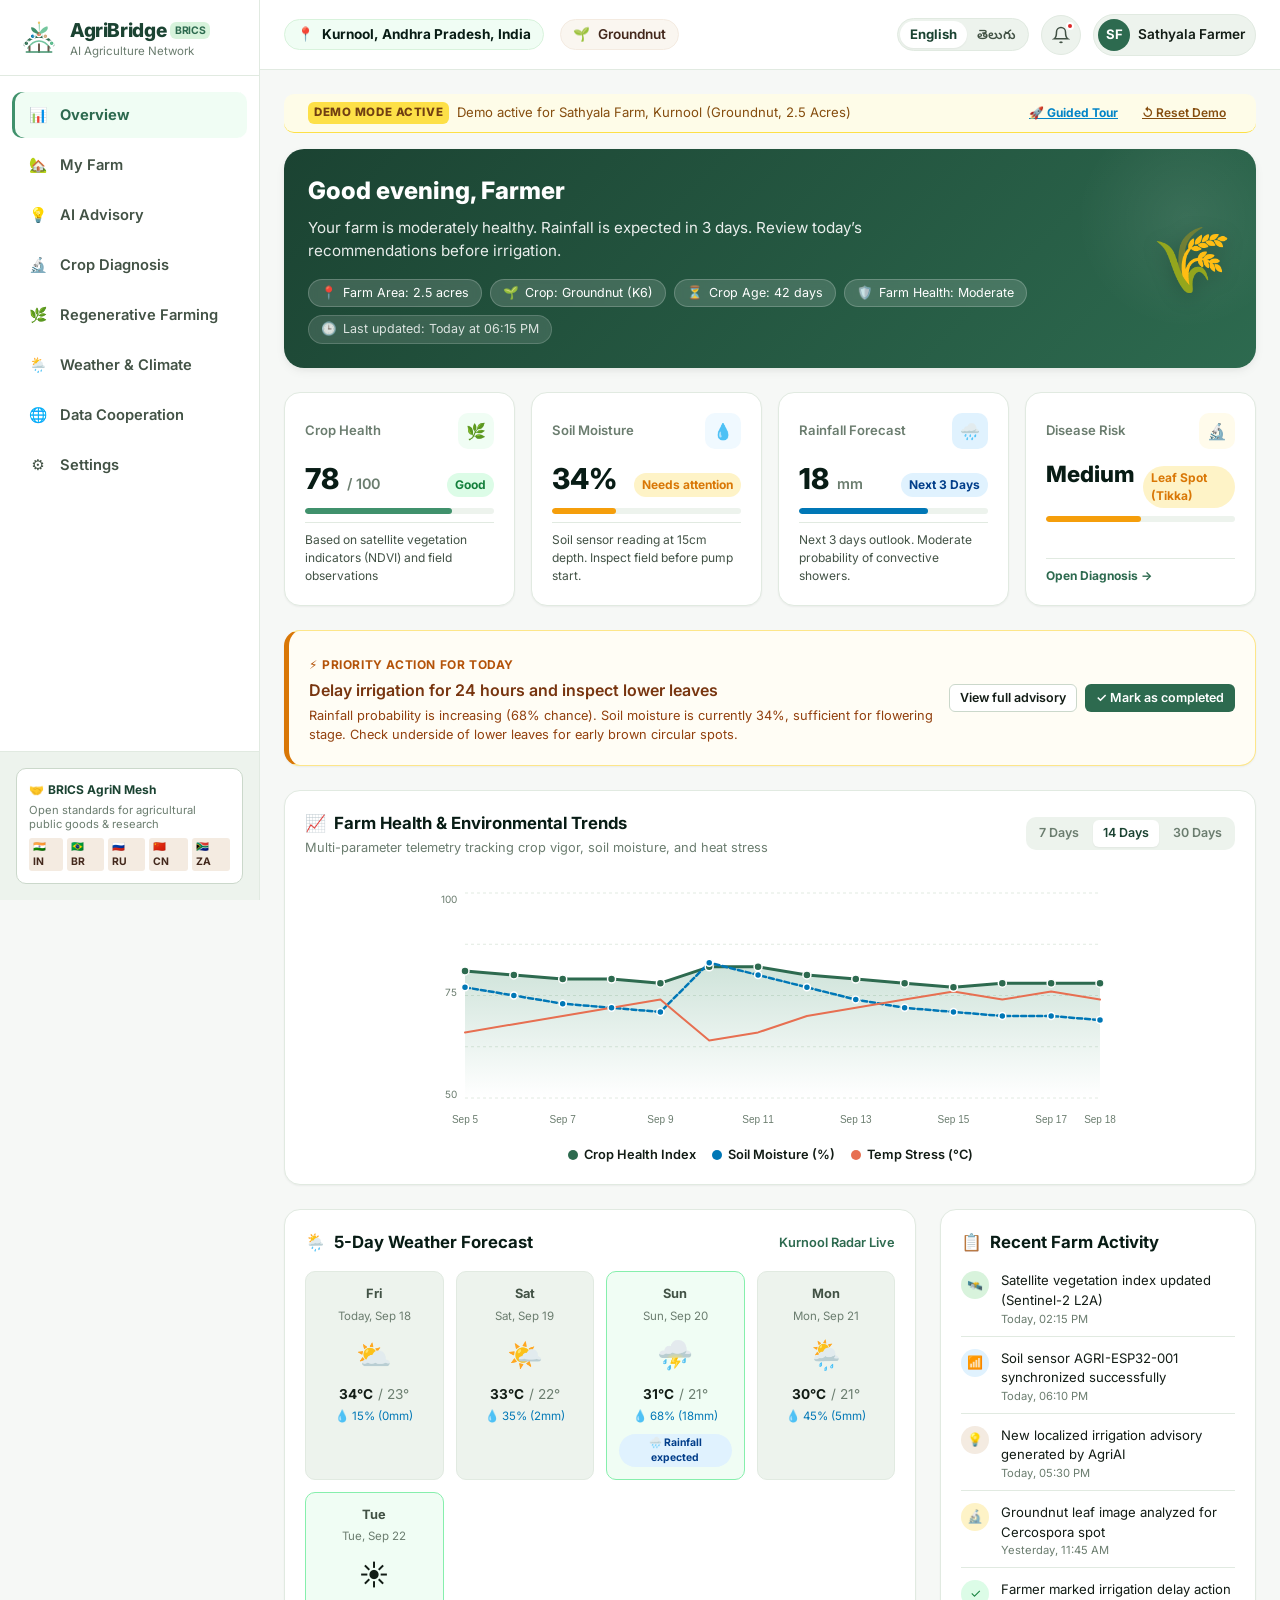
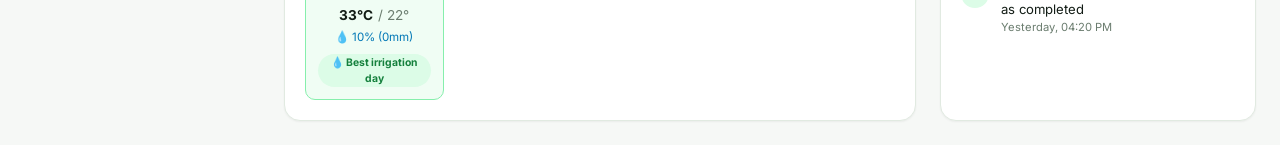
==== index.html @ 495b6674 "feat: Add AgriN backend, live data sources, YOLOv8 disease diagnosis, and Claude LLM localizer (MVPs" ====
<!DOCTYPE html>
<html lang="en">
<head>
  <meta charset="UTF-8" />
  <meta name="viewport" content="width=device-width, initial-scale=1.0" />
  <meta http-equiv="X-UA-Compatible" content="ie=edge" />
  
  <title>AgriBridge — BRICS AI Agriculture Network</title>
  <meta name="description" content="AI-powered climate-resilient farming network for smallholder farmers, combining satellite telemetry, soil sensing, weather forecasting, disease diagnosis, and BRICS agricultural data cooperation." />
  <meta name="keywords" content="AgriBridge, BRICS, Agriculture, AI Farming, Groundnut, Kurnool, Telugu Agriculture, Remote Sensing, Soil Moisture" />
  <meta name="theme-color" content="#1b4332" />

  <!-- Favicon -->
  <link rel="icon" type="image/svg+xml" href="./src/assets/logo.svg" />

  <!-- Google Fonts: Inter & Noto Sans Telugu for authentic typography -->
  <link rel="preconnect" href="https://fonts.googleapis.com" />
  <link rel="preconnect" href="https://fonts.gstatic.com" crossorigin />
  <link href="https://fonts.googleapis.com/css2?family=Inter:wght@400;500;600;700;800;900&family=Noto+Sans+Telugu:wght@400;500;600;700;800&display=swap" rel="stylesheet" />

  <!-- Stylesheets -->
  <link rel="stylesheet" href="./src/styles/variables.css" />
  <link rel="stylesheet" href="./src/styles/base.css" />
  <link rel="stylesheet" href="./src/styles/layout.css" />
  <link rel="stylesheet" href="./src/styles/components.css" />
</head>
<body>
  <!-- Accessible single top-level heading for screen readers -->
  <h1 class="sr-only">AgriBridge — BRICS AI Agriculture Network Dashboard</h1>

  <div class="app-shell">
    <!-- Desktop Sidebar Navigation -->
    <aside id="app-sidebar" class="sidebar" aria-label="Sidebar Navigation"></aside>

    <!-- Mobile Sidebar Backdrop Overlay -->
    <div id="sidebar-backdrop" class="sidebar-backdrop" aria-hidden="true"></div>

    <!-- Main Application Wrapper -->
    <div class="main-wrapper">
      <!-- Top Application Header -->
      <div id="app-header"></div>

      <!-- Main Page Content Viewport -->
      <main id="main-content" class="content-area" role="main"></main>
    </div>
  </div>

  <!-- Mobile Android Bottom Navigation Bar -->
  <div id="app-mobile-nav"></div>

  <!-- App Bootstrap Module -->
  <script type="module" src="./src/app.js"></script>
</body>
</html>
---- src/styles/variables.css ----
:root {
  /* Color Palette - Nature, Agriculture & Public Trust */
  --color-primary-900: #081c15;
  --color-primary-800: #1b4332;
  --color-primary-700: #2d6a4f;
  --color-primary-600: #40916c;
  --color-primary-500: #52b788;
  --color-primary-400: #74c69d;
  --color-primary-300: #95d5b2;
  --color-primary-100: #d8f3dc;
  --color-primary-50:  #f0fdf4;

  /* Earth / Soil Accents */
  --color-soil-800: #43281c;
  --color-soil-700: #6c584c;
  --color-soil-600: #8a715f;
  --color-soil-500: #a68a68;
  --color-soil-100: #f4ebe1;
  --color-soil-50:  #faf6f0;

  /* Sky & Water */
  --color-sky-800: #03045e;
  --color-sky-700: #023e8a;
  --color-sky-600: #0077b6;
  --color-sky-500: #0096c7;
  --color-sky-100: #e0f2fe;
  --color-sky-50:  #f0f9ff;

  /* Warm Harvest / Sun & Warnings */
  --color-amber-600: #d97706;
  --color-amber-500: #f59e0b;
  --color-amber-400: #fbbf24;
  --color-amber-100: #fef3c7;
  --color-amber-50:  #fffbeb;

  --color-danger-700: #b91c1c;
  --color-danger-600: #dc2626;
  --color-danger-100: #fee2e2;
  --color-danger-50:  #fef2f2;

  --color-success-700: #15803d;
  --color-success-600: #16a34a;
  --color-success-100: #dcfce7;
  --color-success-50:  #f0fdf4;

  /* Neutrals & Surfaces */
  --bg-app: #f6f8f6;
  --bg-surface: #ffffff;
  --bg-surface-elevated: #ffffff;
  --bg-subtle: #edf3ed;
  --bg-hover: #e5ede5;

  --text-primary: #121c15;
  --text-secondary: #425245;
  --text-muted: #6b7d6f;
  --text-inverse: #ffffff;

  --border-subtle: #e1eae1;
  --border-medium: #cbd8cb;
  --border-focus: #2d6a4f;

  /* Typography */
  --font-sans: 'Inter', system-ui, -apple-system, BlinkMacSystemFont, 'Segoe UI', Roboto, 'Noto Sans Telugu', sans-serif;
  --font-telugu: 'Noto Sans Telugu', 'Inter', system-ui, sans-serif;

  /* Spacing */
  --space-1: 0.25rem;
  --space-2: 0.5rem;
  --space-3: 0.75rem;
  --space-4: 1rem;
  --space-5: 1.25rem;
  --space-6: 1.5rem;
  --space-8: 2rem;
  --space-10: 2.5rem;
  --space-12: 3rem;

  /* Radii */
  --radius-sm: 6px;
  --radius-md: 10px;
  --radius-lg: 16px;
  --radius-xl: 20px;
  --radius-full: 9999px;

  /* Shadows */
  --shadow-sm: 0 1px 2px rgba(18, 28, 21, 0.05);
  --shadow-md: 0 4px 12px -2px rgba(18, 28, 21, 0.07), 0 2px 6px -1px rgba(18, 28, 21, 0.04);
  --shadow-lg: 0 10px 24px -4px rgba(18, 28, 21, 0.1), 0 4px 8px -2px rgba(18, 28, 21, 0.05);
  --shadow-float: 0 16px 36px -6px rgba(18, 28, 21, 0.14);

  /* Transitions */
  --transition-fast: 150ms cubic-bezier(0.4, 0, 0.2, 1);
  --transition-normal: 250ms cubic-bezier(0.4, 0, 0.2, 1);

  /* Layout */
  --sidebar-width: 260px;
  --header-height: 70px;
  --mobile-nav-height: 64px;
}

/* Low-Bandwidth Mode overrides */
body.low-bandwidth-mode {
  --shadow-sm: none;
  --shadow-md: none;
  --shadow-lg: none;
  --shadow-float: none;
  --transition-fast: none;
  --transition-normal: none;
}
body.low-bandwidth-mode * {
  animation: none !important;
  transition: none !important;
}
---- src/styles/base.css ----
/* Base reset & typography */
*, *::before, *::after {
  box-sizing: border-box;
  margin: 0;
  padding: 0;
}

html {
  font-size: 16px;
  -webkit-text-size-adjust: 100%;
  scroll-behavior: smooth;
}

body {
  font-family: var(--font-sans);
  background-color: var(--bg-app);
  color: var(--text-primary);
  line-height: 1.5;
  -webkit-font-smoothing: antialiased;
  -moz-osx-font-smoothing: grayscale;
  min-height: 100vh;
  overflow-x: hidden;
}

body.lang-te {
  font-family: var(--font-telugu);
}

/* Accessibility Focus States */
:focus-visible {
  outline: 2px solid var(--color-primary-600);
  outline-offset: 2px;
}

a {
  color: var(--color-primary-700);
  text-decoration: none;
  transition: color var(--transition-fast);
}
a:hover {
  color: var(--color-primary-800);
}

button, input, select, textarea {
  font: inherit;
  color: inherit;
}

button {
  cursor: pointer;
  border: none;
  background: none;
}

button:disabled {
  cursor: not-allowed;
  opacity: 0.6;
}

img, svg {
  display: block;
  max-width: 100%;
  height: auto;
}

h1, h2, h3, h4, h5, h6 {
  color: var(--color-primary-900);
  font-weight: 700;
  line-height: 1.25;
}

h1 { font-size: 1.75rem; }
h2 { font-size: 1.4rem; }
h3 { font-size: 1.15rem; }
h4 { font-size: 1rem; }

p {
  color: var(--text-secondary);
}

/* Screen reader only utility */
.sr-only {
  position: absolute;
  width: 1px;
  height: 1px;
  padding: 0;
  margin: -1px;
  overflow: hidden;
  clip: rect(0, 0, 0, 0);
  white-space: nowrap;
  border: 0;
}

/* Common Layout Utilities */
.flex { display: flex; }
.flex-col { flex-direction: column; }
.items-center { align-items: center; }
.justify-between { justify-content: space-between; }
.justify-center { justify-content: center; }
.gap-1 { gap: var(--space-1); }
.gap-2 { gap: var(--space-2); }
.gap-3 { gap: var(--space-3); }
.gap-4 { gap: var(--space-4); }
.gap-6 { gap: var(--space-6); }

.grid { display: grid; }

.w-full { width: 100%; }
---- src/styles/layout.css ----
/* App Shell & Main Layout */
.app-shell {
  display: flex;
  min-height: 100vh;
  width: 100%;
}

/* Sidebar (Desktop) */
.sidebar {
  width: var(--sidebar-width);
  background-color: var(--bg-surface);
  border-right: 1px solid var(--border-subtle);
  display: flex;
  flex-direction: column;
  position: fixed;
  top: 0;
  bottom: 0;
  left: 0;
  z-index: 40;
  transition: transform var(--transition-normal);
}

.sidebar-header {
  padding: var(--space-4) var(--space-5);
  border-bottom: 1px solid var(--border-subtle);
  display: flex;
  align-items: center;
  gap: var(--space-3);
}

.brand-logo {
  width: 38px;
  height: 38px;
  flex-shrink: 0;
}

.brand-info {
  display: flex;
  flex-direction: column;
}

.brand-title {
  font-size: 1.2rem;
  font-weight: 800;
  color: var(--color-primary-800);
  letter-spacing: -0.02em;
  display: flex;
  align-items: center;
  gap: var(--space-1);
}

.brand-badge {
  font-size: 0.65rem;
  font-weight: 700;
  padding: 1px 5px;
  border-radius: var(--radius-sm);
  background: var(--color-primary-100);
  color: var(--color-primary-700);
  text-transform: uppercase;
}

.brand-tagline {
  font-size: 0.72rem;
  color: var(--text-muted);
  line-height: 1.2;
}

.sidebar-nav {
  padding: var(--space-4) var(--space-3);
  display: flex;
  flex-direction: column;
  gap: var(--space-1);
  flex: 1;
  overflow-y: auto;
}

.nav-item {
  display: flex;
  align-items: center;
  gap: var(--space-3);
  padding: var(--space-3) var(--space-4);
  border-radius: var(--radius-md);
  font-size: 0.92rem;
  font-weight: 600;
  color: var(--text-secondary);
  transition: all var(--transition-fast);
  text-align: left;
  width: 100%;
}

.nav-item:hover {
  background-color: var(--bg-hover);
  color: var(--color-primary-800);
}

.nav-item.active {
  background-color: var(--color-primary-50);
  color: var(--color-primary-700);
  font-weight: 700;
  box-shadow: inset 3px 0 0 var(--color-primary-600);
}

.nav-icon {
  width: 20px;
  height: 20px;
  flex-shrink: 0;
  display: flex;
  align-items: center;
  justify-content: center;
}

.sidebar-footer {
  padding: var(--space-4);
  border-top: 1px solid var(--border-subtle);
  background: var(--bg-subtle);
}

.brics-coop-banner {
  background: var(--bg-surface);
  border: 1px solid var(--border-medium);
  border-radius: var(--radius-md);
  padding: var(--space-3);
  font-size: 0.75rem;
  display: flex;
  flex-direction: column;
  gap: var(--space-1);
}

.brics-coop-title {
  font-weight: 700;
  color: var(--color-primary-800);
  display: flex;
  align-items: center;
  gap: 4px;
}

.brics-flags {
  display: flex;
  gap: 4px;
  margin-top: 2px;
}

.flag-pill {
  font-size: 0.65rem;
  padding: 1px 4px;
  border-radius: 3px;
  background: var(--color-soil-100);
  color: var(--color-soil-800);
  font-weight: 700;
}

/* Main Content Area */
.main-wrapper {
  margin-left: var(--sidebar-width);
  flex: 1;
  display: flex;
  flex-direction: column;
  min-width: 0;
  min-height: 100vh;
}

/* Header */
.app-header {
  height: var(--header-height);
  background-color: var(--bg-surface);
  border-bottom: 1px solid var(--border-subtle);
  display: flex;
  align-items: center;
  justify-content: space-between;
  padding: 0 var(--space-6);
  position: sticky;
  top: 0;
  z-index: 30;
}

.header-left {
  display: flex;
  align-items: center;
  gap: var(--space-4);
}

.menu-toggle-btn {
  display: none;
  background: none;
  border: none;
  padding: var(--space-2);
  border-radius: var(--radius-sm);
  color: var(--text-primary);
}

.farm-badge-chip {
  display: flex;
  align-items: center;
  gap: var(--space-2);
  background: var(--color-primary-50);
  border: 1px solid var(--color-primary-100);
  padding: var(--space-1) var(--space-3);
  border-radius: var(--radius-full);
  font-size: 0.85rem;
}

.farm-badge-chip .location-icon {
  color: var(--color-primary-600);
}

.crop-badge-chip {
  display: flex;
  align-items: center;
  gap: var(--space-2);
  background: var(--color-soil-50);
  border: 1px solid var(--color-soil-100);
  padding: var(--space-1) var(--space-3);
  border-radius: var(--radius-full);
  font-size: 0.85rem;
  font-weight: 600;
  color: var(--color-soil-800);
}

.header-right {
  display: flex;
  align-items: center;
  gap: var(--space-3);
}

/* Language Selector Pill */
.lang-selector {
  display: flex;
  background: var(--bg-subtle);
  border: 1px solid var(--border-subtle);
  border-radius: var(--radius-full);
  padding: 2px;
}

.lang-btn {
  padding: 4px 10px;
  font-size: 0.82rem;
  font-weight: 600;
  border-radius: var(--radius-full);
  color: var(--text-secondary);
  transition: all var(--transition-fast);
}

.lang-btn.active {
  background: var(--bg-surface);
  color: var(--color-primary-800);
  box-shadow: var(--shadow-sm);
  font-weight: 700;
}

/* Notification & Profile */
.header-action-btn {
  position: relative;
  width: 40px;
  height: 40px;
  border-radius: var(--radius-full);
  display: flex;
  align-items: center;
  justify-content: center;
  color: var(--text-secondary);
  background: var(--bg-subtle);
  border: 1px solid var(--border-subtle);
  transition: all var(--transition-fast);
}

.header-action-btn:hover {
  background: var(--bg-hover);
  color: var(--color-primary-800);
}

.badge-dot {
  position: absolute;
  top: 6px;
  right: 6px;
  width: 8px;
  height: 8px;
  border-radius: var(--radius-full);
  background: var(--color-danger-600);
  border: 2px solid var(--bg-surface);
}

.user-profile-chip {
  display: flex;
  align-items: center;
  gap: var(--space-2);
  padding: 4px 10px 4px 4px;
  background: var(--bg-subtle);
  border: 1px solid var(--border-subtle);
  border-radius: var(--radius-full);
}

.user-avatar {
  width: 32px;
  height: 32px;
  border-radius: var(--radius-full);
  background: var(--color-primary-700);
  color: white;
  display: flex;
  align-items: center;
  justify-content: center;
  font-size: 0.82rem;
  font-weight: 700;
}

.user-name-text {
  font-size: 0.85rem;
  font-weight: 600;
  color: var(--text-primary);
}

/* Demo Mode Strip */
.demo-mode-strip {
  background: #fefce8;
  border-bottom: 1px solid #fde047;
  padding: var(--space-2) var(--space-6);
  display: flex;
  align-items: center;
  justify-content: space-between;
  font-size: 0.82rem;
  color: #854d0e;
}

.demo-mode-pill {
  font-weight: 800;
  padding: 2px 6px;
  background: #fde047;
  color: #713f12;
  border-radius: var(--radius-sm);
  font-size: 0.72rem;
  text-transform: uppercase;
  letter-spacing: 0.05em;
  margin-right: var(--space-2);
}

.demo-reset-btn {
  font-size: 0.75rem;
  font-weight: 600;
  text-decoration: underline;
  color: #854d0e;
  cursor: pointer;
  background: none;
  border: none;
  padding: 2px 6px;
}

/* Page Content Viewport */
.content-area {
  padding: var(--space-6);
  flex: 1;
  max-width: 1300px;
  width: 100%;
  margin: 0 auto;
}

/* Mobile Bottom Navigation */
.mobile-nav {
  display: none;
  position: fixed;
  bottom: 0;
  left: 0;
  right: 0;
  height: var(--mobile-nav-height);
  background-color: var(--bg-surface);
  border-top: 1px solid var(--border-subtle);
  box-shadow: 0 -2px 10px rgba(0,0,0,0.05);
  z-index: 50;
  justify-content: space-around;
  align-items: center;
}

.mobile-nav-btn {
  display: flex;
  flex-direction: column;
  align-items: center;
  justify-content: center;
  flex: 1;
  height: 100%;
  color: var(--text-muted);
  font-size: 0.68rem;
  font-weight: 600;
  gap: 2px;
  padding: 4px 0;
  background: none;
  border: none;
}

.mobile-nav-btn.active {
  color: var(--color-primary-700);
  font-weight: 700;
}

.mobile-nav-icon {
  width: 20px;
  height: 20px;
}

/* Responsive Media Queries */
@media (max-width: 1024px) {
  :root {
    --sidebar-width: 220px;
  }
  .content-area {
    padding: var(--space-4);
  }
}

@media (max-width: 768px) {
  .sidebar {
    transform: translateX(-100%);
  }
  .sidebar.open {
    transform: translateX(0);
  }
  .sidebar-backdrop {
    position: fixed;
    top: 0;
    left: 0;
    right: 0;
    bottom: 0;
    background: rgba(0,0,0,0.4);
    z-index: 39;
    display: none;
  }
  .sidebar-backdrop.open {
    display: block;
  }
  .main-wrapper {
    margin-left: 0;
    padding-bottom: var(--mobile-nav-height);
  }
  .menu-toggle-btn {
    display: flex;
  }
  .mobile-nav {
    display: flex;
  }
  .app-header {
    padding: 0 var(--space-4);
  }
  .crop-badge-chip {
    display: none;
  }
  .user-name-text {
    display: none;
  }
  .demo-mode-strip {
    padding: var(--space-2) var(--space-4);
    font-size: 0.75rem;
  }
}
---- src/styles/components.css ----
/* Component Styles */

/* Common Cards */
.card {
  background-color: var(--bg-surface);
  border: 1px solid var(--border-subtle);
  border-radius: var(--radius-lg);
  padding: var(--space-5);
  box-shadow: var(--shadow-sm);
  transition: box-shadow var(--transition-fast), border-color var(--transition-fast);
}

.card:hover {
  border-color: var(--border-medium);
}

.card-header {
  display: flex;
  align-items: center;
  justify-content: space-between;
  margin-bottom: var(--space-4);
}

.card-title {
  font-size: 1.05rem;
  font-weight: 700;
  color: var(--color-primary-900);
  display: flex;
  align-items: center;
  gap: var(--space-2);
}

.card-subtitle {
  font-size: 0.8rem;
  color: var(--text-muted);
  margin-top: 2px;
}

/* Badges & Tags */
.badge {
  display: inline-flex;
  align-items: center;
  gap: 4px;
  font-size: 0.75rem;
  font-weight: 700;
  padding: 3px 8px;
  border-radius: var(--radius-full);
}

.badge-success {
  background-color: var(--color-success-100);
  color: var(--color-success-700);
}

.badge-warning {
  background-color: var(--color-amber-100);
  color: var(--color-amber-600);
}

.badge-danger {
  background-color: var(--color-danger-100);
  color: var(--color-danger-700);
}

.badge-primary {
  background-color: var(--color-primary-100);
  color: var(--color-primary-700);
}

.badge-sky {
  background-color: var(--color-sky-100);
  color: var(--color-sky-700);
}

.badge-soil {
  background-color: var(--color-soil-100);
  color: var(--color-soil-700);
}

/* Buttons */
.btn {
  display: inline-flex;
  align-items: center;
  justify-content: center;
  gap: var(--space-2);
  padding: var(--space-2) var(--space-4);
  border-radius: var(--radius-md);
  font-weight: 600;
  font-size: 0.88rem;
  transition: all var(--transition-fast);
  text-align: center;
  border: 1px solid transparent;
}

.btn-primary {
  background-color: var(--color-primary-700);
  color: white;
}
.btn-primary:hover {
  background-color: var(--color-primary-800);
  box-shadow: var(--shadow-sm);
}

.btn-secondary {
  background-color: var(--bg-surface);
  border-color: var(--border-medium);
  color: var(--text-primary);
}
.btn-secondary:hover {
  background-color: var(--bg-hover);
  border-color: var(--color-primary-600);
}

.btn-outline-primary {
  border-color: var(--color-primary-600);
  color: var(--color-primary-700);
  background: transparent;
}
.btn-outline-primary:hover {
  background-color: var(--color-primary-50);
}

.btn-sm {
  padding: 4px 10px;
  font-size: 0.78rem;
  border-radius: var(--radius-sm);
}

.btn-lg {
  padding: var(--space-3) var(--space-6);
  font-size: 1rem;
}

/* Dashboard Welcome Banner */
.welcome-banner {
  background: linear-gradient(135deg, #1b4332 0%, #2d6a4f 100%);
  color: white;
  border-radius: var(--radius-xl);
  padding: var(--space-6);
  display: flex;
  justify-content: space-between;
  align-items: center;
  position: relative;
  overflow: hidden;
  margin-bottom: var(--space-6);
  box-shadow: var(--shadow-md);
}

.welcome-banner::before {
  content: '';
  position: absolute;
  top: -40px;
  right: -40px;
  width: 220px;
  height: 220px;
  background: radial-gradient(circle, rgba(255,255,255,0.08) 0%, rgba(255,255,255,0) 70%);
  border-radius: 50%;
  pointer-events: none;
}

.welcome-title {
  font-size: 1.5rem;
  font-weight: 800;
  color: white;
  margin-bottom: var(--space-2);
}

.welcome-desc {
  color: rgba(255,255,255,0.9);
  max-width: 600px;
  font-size: 0.95rem;
  line-height: 1.5;
  margin-bottom: var(--space-4);
}

.welcome-meta-chips {
  display: flex;
  flex-wrap: wrap;
  gap: var(--space-2);
}

.welcome-chip {
  background: rgba(255,255,255,0.15);
  backdrop-filter: blur(4px);
  border: 1px solid rgba(255,255,255,0.2);
  padding: 4px 12px;
  border-radius: var(--radius-full);
  font-size: 0.78rem;
  color: white;
  display: flex;
  align-items: center;
  gap: 6px;
}

.welcome-visual {
  flex-shrink: 0;
  padding-left: var(--space-4);
}

/* Key Metrics Grid */
.metrics-grid {
  display: grid;
  grid-template-columns: repeat(auto-fit, minmax(230px, 1fr));
  gap: var(--space-4);
  margin-bottom: var(--space-6);
}

.metric-card {
  display: flex;
  flex-direction: column;
  justify-content: space-between;
  position: relative;
}

.metric-header {
  display: flex;
  align-items: center;
  justify-content: space-between;
  margin-bottom: var(--space-2);
}

.metric-label {
  font-size: 0.82rem;
  font-weight: 600;
  color: var(--text-muted);
}

.metric-icon-wrap {
  width: 36px;
  height: 36px;
  border-radius: var(--radius-md);
  display: flex;
  align-items: center;
  justify-content: center;
}

.metric-value-row {
  display: flex;
  align-items: baseline;
  gap: var(--space-2);
  margin: var(--space-2) 0;
}

.metric-value {
  font-size: 1.8rem;
  font-weight: 800;
  color: var(--color-primary-900);
}

.metric-unit {
  font-size: 0.9rem;
  color: var(--text-muted);
  font-weight: 600;
}

.metric-footer {
  font-size: 0.75rem;
  color: var(--text-secondary);
  border-top: 1px solid var(--border-subtle);
  padding-top: var(--space-2);
  margin-top: var(--space-2);
  display: flex;
  align-items: center;
  justify-content: space-between;
}

/* Progress bar inside metric card */
.progress-bar-track {
  height: 6px;
  background-color: var(--bg-subtle);
  border-radius: var(--radius-full);
  overflow: hidden;
  margin-top: var(--space-2);
}

.progress-bar-fill {
  height: 100%;
  border-radius: var(--radius-full);
  transition: width 0.6s ease;
}

/* Priority Advisory Banner Card */
.priority-action-card {
  background: #fffdf5;
  border: 1px solid #fde68a;
  border-left: 5px solid #d97706;
  border-radius: var(--radius-lg);
  padding: var(--space-5);
  margin-bottom: var(--space-6);
  display: flex;
  justify-content: space-between;
  align-items: center;
  box-shadow: var(--shadow-sm);
}

.priority-action-content {
  flex: 1;
}

.priority-action-tag {
  display: inline-flex;
  align-items: center;
  gap: 4px;
  font-size: 0.75rem;
  font-weight: 700;
  color: #b45309;
  text-transform: uppercase;
  letter-spacing: 0.05em;
  margin-bottom: var(--space-1);
}

.priority-action-text {
  font-size: 1rem;
  font-weight: 600;
  color: #78350f;
  margin-bottom: var(--space-1);
}

.priority-action-sub {
  font-size: 0.8rem;
  color: #92400e;
}

.priority-action-buttons {
  display: flex;
  gap: var(--space-2);
  flex-shrink: 0;
  margin-left: var(--space-4);
}

/* Chart Container & Filters */
.chart-card {
  margin-bottom: var(--space-6);
}

.chart-filters {
  display: flex;
  gap: var(--space-1);
  background: var(--bg-subtle);
  padding: 3px;
  border-radius: var(--radius-md);
}

.chart-filter-btn {
  padding: 4px 10px;
  font-size: 0.78rem;
  font-weight: 600;
  border-radius: var(--radius-sm);
  color: var(--text-muted);
}

.chart-filter-btn.active {
  background: var(--bg-surface);
  color: var(--color-primary-800);
  box-shadow: var(--shadow-sm);
}

.svg-chart-container {
  width: 100%;
  height: 260px;
  position: relative;
  overflow: hidden;
}

.chart-legend {
  display: flex;
  gap: var(--space-4);
  justify-content: center;
  margin-top: var(--space-3);
  font-size: 0.8rem;
}

.legend-item {
  display: flex;
  align-items: center;
  gap: 6px;
}

.legend-dot {
  width: 10px;
  height: 10px;
  border-radius: 50%;
}

/* 2-Column Section Layout */
.dashboard-columns {
  display: grid;
  grid-template-columns: 2fr 1fr;
  gap: var(--space-6);
}

/* Weather 5-Day Strip */
.weather-forecast-grid {
  display: grid;
  grid-template-columns: repeat(auto-fit, minmax(130px, 1fr));
  gap: var(--space-3);
}

.weather-day-card {
  background: var(--bg-subtle);
  border: 1px solid var(--border-subtle);
  border-radius: var(--radius-md);
  padding: var(--space-3);
  text-align: center;
  display: flex;
  flex-direction: column;
  align-items: center;
  gap: var(--space-1);
  position: relative;
}

.weather-day-card.highlight {
  background: #f0fdf4;
  border-color: #86efac;
}

.weather-day-title {
  font-size: 0.8rem;
  font-weight: 700;
  color: var(--text-secondary);
}

.weather-icon-lg {
  font-size: 1.8rem;
  margin: var(--space-1) 0;
}

.weather-temp-range {
  font-size: 0.85rem;
  font-weight: 700;
  color: var(--text-primary);
}

.weather-rain-info {
  font-size: 0.72rem;
  color: var(--color-sky-600);
  display: flex;
  align-items: center;
  gap: 3px;
}

.weather-badge-pill {
  font-size: 0.65rem;
  font-weight: 700;
  padding: 1px 5px;
  border-radius: var(--radius-full);
  margin-top: 4px;
}

/* Recent Activity Feed */
.activity-list {
  display: flex;
  flex-direction: column;
  gap: var(--space-3);
}

.activity-item {
  display: flex;
  align-items: flex-start;
  gap: var(--space-3);
  font-size: 0.82rem;
  padding-bottom: var(--space-2);
  border-bottom: 1px solid var(--border-subtle);
}

.activity-item:last-child {
  border-bottom: none;
}

.activity-icon-bubble {
  width: 28px;
  height: 28px;
  border-radius: var(--radius-full);
  display: flex;
  align-items: center;
  justify-content: center;
  font-size: 0.8rem;
  flex-shrink: 0;
}

.activity-text {
  flex: 1;
}

.activity-time {
  font-size: 0.7rem;
  color: var(--text-muted);
}

/* Advisory Cards (List & Filter) */
.advisory-filters {
  display: flex;
  flex-wrap: wrap;
  gap: var(--space-2);
  margin-bottom: var(--space-4);
}

.filter-chip {
  padding: 6px 14px;
  border-radius: var(--radius-full);
  border: 1px solid var(--border-medium);
  background: var(--bg-surface);
  font-size: 0.82rem;
  font-weight: 600;
  color: var(--text-secondary);
  transition: all var(--transition-fast);
}

.filter-chip:hover {
  border-color: var(--color-primary-600);
}

.filter-chip.active {
  background-color: var(--color-primary-700);
  color: white;
  border-color: var(--color-primary-700);
}

.advisory-card {
  border-left: 4px solid var(--color-primary-600);
  margin-bottom: var(--space-4);
  position: relative;
}

.advisory-card.priority-high {
  border-left-color: var(--color-danger-600);
}

.advisory-card.priority-medium {
  border-left-color: var(--color-amber-500);
}

.advisory-card.completed {
  opacity: 0.7;
  background-color: var(--bg-subtle);
}

.advisory-meta-row {
  display: flex;
  align-items: center;
  gap: var(--space-2);
  margin-bottom: var(--space-2);
}

.advisory-title {
  font-size: 1.1rem;
  font-weight: 700;
  margin-bottom: var(--space-2);
}

.advisory-body {
  font-size: 0.9rem;
  color: var(--text-primary);
  margin-bottom: var(--space-3);
  line-height: 1.5;
}

.advisory-reason-box {
  background: var(--bg-subtle);
  border-radius: var(--radius-md);
  padding: var(--space-3);
  font-size: 0.82rem;
  color: var(--text-secondary);
  margin-bottom: var(--space-3);
}

.advisory-sources-row {
  display: flex;
  flex-wrap: wrap;
  align-items: center;
  gap: var(--space-1);
  font-size: 0.75rem;
  color: var(--text-muted);
  margin-bottom: var(--space-3);
}

.source-tag {
  background: var(--color-primary-100);
  color: var(--color-primary-800);
  padding: 1px 6px;
  border-radius: var(--radius-sm);
  font-weight: 600;
}

.advisory-footer-actions {
  display: flex;
  justify-content: space-between;
  align-items: center;
  padding-top: var(--space-3);
  border-top: 1px solid var(--border-subtle);
}

/* Chatbot Interface ("Ask AgriAI") */
.chat-container {
  display: flex;
  flex-direction: column;
  height: 480px;
  background: var(--bg-surface);
  border: 1px solid var(--border-subtle);
  border-radius: var(--radius-lg);
  overflow: hidden;
}

.chat-header {
  padding: var(--space-3) var(--space-4);
  background: var(--color-primary-50);
  border-bottom: 1px solid var(--border-subtle);
  display: flex;
  align-items: center;
  justify-content: space-between;
}

.chat-messages {
  flex: 1;
  padding: var(--space-4);
  overflow-y: auto;
  display: flex;
  flex-direction: column;
  gap: var(--space-3);
}

.chat-msg {
  max-width: 85%;
  padding: var(--space-3) var(--space-4);
  border-radius: var(--radius-lg);
  font-size: 0.88rem;
  line-height: 1.45;
}

.chat-msg.bot {
  align-self: flex-start;
  background: var(--bg-subtle);
  color: var(--text-primary);
  border-bottom-left-radius: 4px;
}

.chat-msg.user {
  align-self: flex-end;
  background: var(--color-primary-700);
  color: white;
  border-bottom-right-radius: 4px;
}

.chat-source-citation {
  margin-top: 6px;
  padding-top: 6px;
  border-top: 1px solid rgba(0,0,0,0.08);
  font-size: 0.72rem;
  color: var(--text-muted);
}

.chat-safety-disclaimer {
  font-size: 0.72rem;
  color: var(--color-soil-700);
  background: var(--color-soil-50);
  padding: 4px 8px;
  border-radius: var(--radius-sm);
  margin-top: 4px;
}

.chat-suggested-prompts {
  padding: var(--space-2) var(--space-4);
  background: var(--bg-subtle);
  display: flex;
  gap: var(--space-2);
  overflow-x: auto;
  white-space: nowrap;
}

.prompt-chip {
  font-size: 0.75rem;
  padding: 4px 10px;
  background: var(--bg-surface);
  border: 1px solid var(--border-medium);
  border-radius: var(--radius-full);
  color: var(--color-primary-700);
  cursor: pointer;
}
.prompt-chip:hover {
  background: var(--color-primary-50);
}

.chat-input-row {
  display: flex;
  padding: var(--space-3);
  border-top: 1px solid var(--border-subtle);
  gap: var(--space-2);
  background: var(--bg-surface);
}

.chat-input {
  flex: 1;
  padding: var(--space-2) var(--space-3);
  border: 1px solid var(--border-medium);
  border-radius: var(--radius-md);
  font-size: 0.88rem;
}

/* Crop Diagnosis Image Upload & Result View */
.upload-dropzone {
  border: 2px dashed var(--border-medium);
  border-radius: var(--radius-lg);
  padding: var(--space-8) var(--space-4);
  text-align: center;
  background: var(--bg-subtle);
  cursor: pointer;
  transition: all var(--transition-fast);
}

.upload-dropzone:hover, .upload-dropzone.dragover {
  border-color: var(--color-primary-600);
  background: var(--color-primary-50);
}

.upload-icon {
  font-size: 2.5rem;
  color: var(--color-primary-600);
  margin-bottom: var(--space-2);
}

.preview-container {
  position: relative;
  max-width: 420px;
  margin: 0 auto;
  border-radius: var(--radius-lg);
  overflow: hidden;
  box-shadow: var(--shadow-md);
}

.scan-animation-overlay {
  position: absolute;
  top: 0;
  left: 0;
  right: 0;
  height: 4px;
  background: linear-gradient(90deg, transparent, #22c55e, #10b981, transparent);
  box-shadow: 0 0 15px #22c55e;
  animation: scan-line 2s infinite ease-in-out;
}

@keyframes scan-line {
  0% { top: 0%; opacity: 0.8; }
  50% { top: 96%; opacity: 1; }
  100% { top: 0%; opacity: 0.8; }
}

/* Diagnosis Result Breakdown */
.diagnosis-result-card {
  border-top: 4px solid var(--color-amber-500);
  margin-top: var(--space-4);
}

.diagnosis-header-row {
  display: flex;
  justify-content: space-between;
  align-items: center;
  margin-bottom: var(--space-4);
}

.diagnosis-condition-name {
  font-size: 1.3rem;
  font-weight: 800;
  color: var(--color-primary-900);
}

.confidence-bar {
  height: 8px;
  background: var(--bg-subtle);
  border-radius: var(--radius-full);
  overflow: hidden;
  margin: var(--space-2) 0;
}

.symptoms-checklist {
  list-style: none;
  display: flex;
  flex-direction: column;
  gap: 6px;
  margin: var(--space-2) 0;
}

.symptom-item {
  display: flex;
  align-items: center;
  gap: 8px;
  font-size: 0.88rem;
}

.action-pill-box {
  background: #f0fdf4;
  border: 1px solid #bbf7d0;
  border-radius: var(--radius-md);
  padding: var(--space-3);
  margin: var(--space-3) 0;
}

/* Regenerative Agriculture Score & Practices */
.score-gauge-container {
  display: flex;
  flex-direction: column;
  align-items: center;
  text-align: center;
  padding: var(--space-4);
}

.gauge-circle {
  width: 160px;
  height: 160px;
  position: relative;
  display: flex;
  align-items: center;
  justify-content: center;
}

.gauge-score-text {
  font-size: 2.2rem;
  font-weight: 900;
  color: var(--color-primary-800);
}

.practice-card {
  display: flex;
  justify-content: space-between;
  align-items: center;
  padding: var(--space-4);
  border: 1px solid var(--border-subtle);
  border-radius: var(--radius-md);
  margin-bottom: var(--space-3);
  background: var(--bg-surface);
  transition: all var(--transition-fast);
}

.practice-card.added {
  background: #f0fdf4;
  border-color: #86efac;
}

.practice-info {
  max-width: 75%;
}

.practice-title {
  font-size: 1rem;
  font-weight: 700;
  color: var(--color-primary-900);
  display: flex;
  align-items: center;
  gap: var(--space-2);
}

.practice-benefit {
  font-size: 0.82rem;
  color: var(--text-secondary);
  margin-top: 4px;
}

/* BRICS Network Topology Visualizer */
.network-canvas-wrapper {
  width: 100%;
  height: 380px;
  background: radial-gradient(circle at center, #1b4332 0%, #081c15 100%);
  border-radius: var(--radius-lg);
  position: relative;
  overflow: hidden;
  box-shadow: inset 0 0 40px rgba(0,0,0,0.5);
}

.network-svg {
  width: 100%;
  height: 100%;
}

.pulse-circle {
  animation: pulse-ring 2.5s cubic-bezier(0.215, 0.61, 0.355, 1) infinite;
}

@keyframes pulse-ring {
  0% { transform: scale(0.95); opacity: 0.8; }
  50% { transform: scale(1.15); opacity: 0.3; }
  100% { transform: scale(0.95); opacity: 0.8; }
}

.country-cards-grid {
  display: grid;
  grid-template-columns: repeat(auto-fit, minmax(220px, 1fr));
  gap: var(--space-4);
  margin-top: var(--space-6);
}

.country-card {
  border-top: 3px solid var(--color-primary-600);
}

/* Modals */
.modal-overlay {
  position: fixed;
  top: 0;
  left: 0;
  right: 0;
  bottom: 0;
  background: rgba(0,0,0,0.5);
  display: flex;
  align-items: center;
  justify-content: center;
  z-index: 100;
  padding: var(--space-4);
  backdrop-filter: blur(2px);
}

.modal-dialog {
  background: var(--bg-surface);
  border-radius: var(--radius-xl);
  max-width: 550px;
  width: 100%;
  max-height: 90vh;
  overflow-y: auto;
  box-shadow: var(--shadow-float);
  padding: var(--space-6);
  position: relative;
}

.modal-close-btn {
  position: absolute;
  top: var(--space-4);
  right: var(--space-4);
  font-size: 1.2rem;
  color: var(--text-muted);
}

/* Form Controls */
.form-group {
  margin-bottom: var(--space-4);
}

.form-label {
  display: block;
  font-size: 0.82rem;
  font-weight: 700;
  color: var(--text-primary);
  margin-bottom: 6px;
}

.form-input, .form-select, .form-textarea {
  width: 100%;
  padding: 10px 12px;
  border: 1px solid var(--border-medium);
  border-radius: var(--radius-md);
  font-size: 0.9rem;
  background: var(--bg-surface);
  color: var(--text-primary);
}

.form-input:focus, .form-select:focus, .form-textarea:focus {
  border-color: var(--color-primary-600);
}

.form-helper {
  font-size: 0.72rem;
  color: var(--text-muted);
  margin-top: 4px;
}

/* Toast Container */
.toast-container {
  position: fixed;
  bottom: var(--space-6);
  right: var(--space-6);
  display: flex;
  flex-direction: column;
  gap: var(--space-2);
  z-index: 110;
}

.toast {
  background: var(--color-primary-900);
  color: white;
  padding: 12px 20px;
  border-radius: var(--radius-md);
  font-size: 0.88rem;
  font-weight: 600;
  box-shadow: var(--shadow-lg);
  display: flex;
  align-items: center;
  gap: var(--space-3);
  animation: slide-up 0.25s ease-out;
}

@keyframes slide-up {
  from { transform: translateY(20px); opacity: 0; }
  to { transform: translateY(0); opacity: 1; }
}

@media (max-width: 768px) {
  .dashboard-columns {
    grid-template-columns: 1fr;
  }
  .priority-action-card {
    flex-direction: column;
    align-items: flex-start;
    gap: var(--space-3);
  }
  .priority-action-buttons {
    margin-left: 0;
    width: 100%;
    justify-content: flex-start;
  }
  .welcome-banner {
    flex-direction: column;
    align-items: flex-start;
  }
  .welcome-visual {
    display: none;
  }
  .toast-container {
    left: var(--space-4);
    right: var(--space-4);
    bottom: calc(var(--mobile-nav-height) + var(--space-4));
  }
}
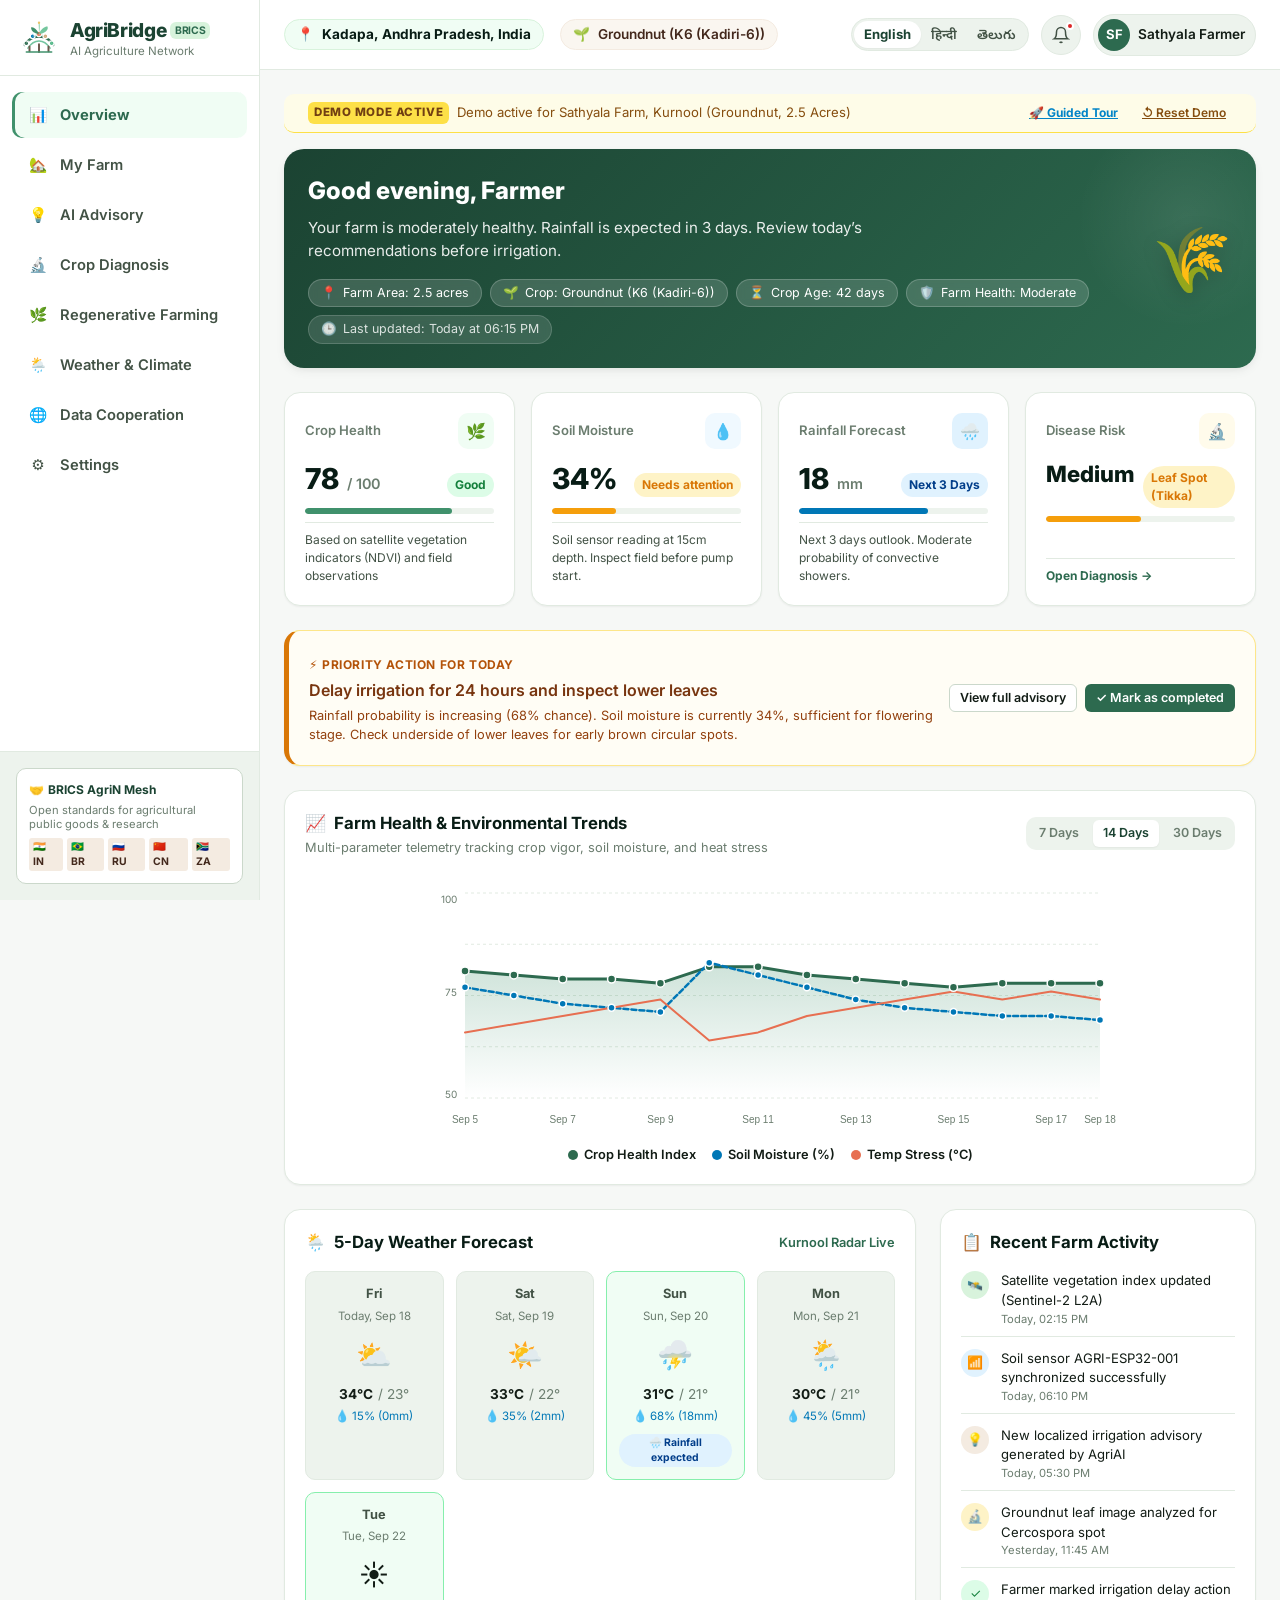
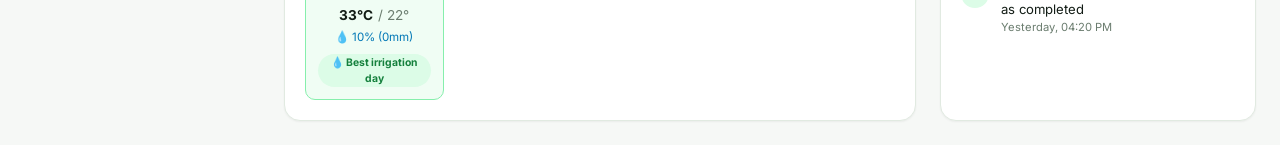
==== commit 1d1010f7: "feat: enhance frontend components, services, interactive farm map, and multilingual support (Hindi)" ====
--- a/index.html
+++ b/index.html
@@ -13,10 +13,10 @@
   <!-- Favicon -->
   <link rel="icon" type="image/svg+xml" href="./src/assets/logo.svg" />
 
-  <!-- Google Fonts: Inter & Noto Sans Telugu for authentic typography -->
+  <!-- Google Fonts: Inter, Noto Sans Devanagari & Noto Sans Telugu for authentic typography -->
   <link rel="preconnect" href="https://fonts.googleapis.com" />
   <link rel="preconnect" href="https://fonts.gstatic.com" crossorigin />
-  <link href="https://fonts.googleapis.com/css2?family=Inter:wght@400;500;600;700;800;900&family=Noto+Sans+Telugu:wght@400;500;600;700;800&display=swap" rel="stylesheet" />
+  <link href="https://fonts.googleapis.com/css2?family=Inter:wght@400;500;600;700;800;900&family=Noto+Sans+Devanagari:wght@400;500;600;700;800&family=Noto+Sans+Telugu:wght@400;500;600;700;800&display=swap" rel="stylesheet" />
 
   <!-- Stylesheets -->
   <link rel="stylesheet" href="./src/styles/variables.css" />
--- a/src/styles/variables.css
+++ b/src/styles/variables.css
@@ -60,8 +60,9 @@
   --border-focus: #2d6a4f;
 
   /* Typography */
-  --font-sans: 'Inter', system-ui, -apple-system, BlinkMacSystemFont, 'Segoe UI', Roboto, 'Noto Sans Telugu', sans-serif;
+  --font-sans: 'Inter', system-ui, -apple-system, BlinkMacSystemFont, 'Segoe UI', Roboto, 'Noto Sans Devanagari', 'Noto Sans Telugu', sans-serif;
   --font-telugu: 'Noto Sans Telugu', 'Inter', system-ui, sans-serif;
+  --font-hindi: 'Noto Sans Devanagari', 'Inter', system-ui, sans-serif;
 
   /* Spacing */
   --space-1: 0.25rem;
--- a/src/styles/base.css
+++ b/src/styles/base.css
@@ -24,6 +24,10 @@
 
 body.lang-te {
   font-family: var(--font-telugu);
+}
+
+body.lang-hi {
+  font-family: var(--font-hindi);
 }
 
 /* Accessibility Focus States */
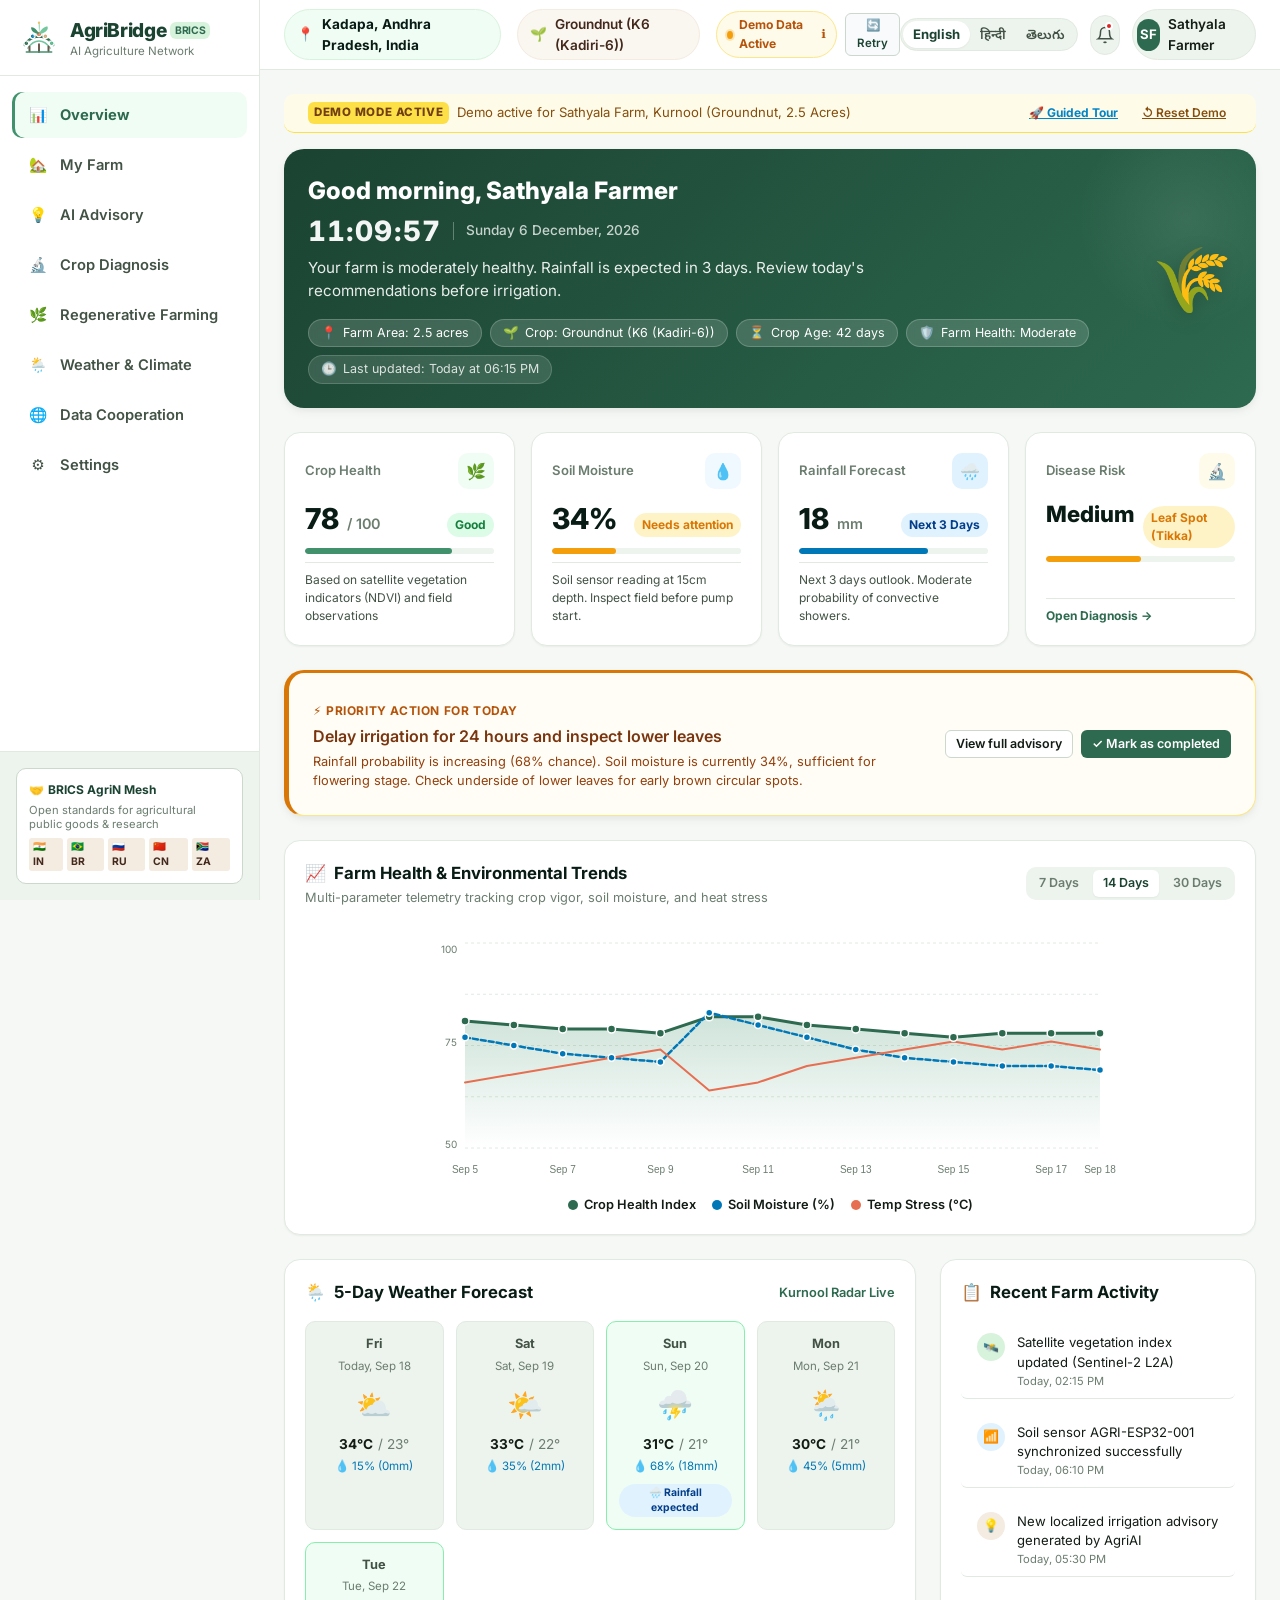
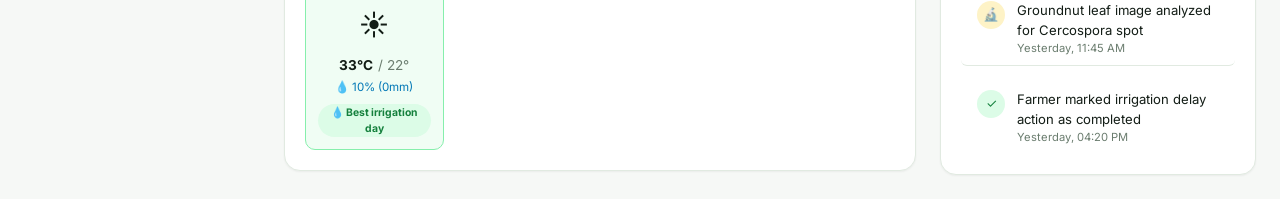
==== commit 96f3ea4f: "feat: complete AgriBridge frontend and Flask backend integration with live telemetry, status indicat" ====
--- a/index.html
+++ b/index.html
@@ -48,6 +48,9 @@
   <!-- Mobile Android Bottom Navigation Bar -->
   <div id="app-mobile-nav"></div>
 
+  <!-- App Runtime Configuration Override -->
+  <script src="./public/config.js"></script>
+
   <!-- App Bootstrap Module -->
   <script type="module" src="./src/app.js"></script>
 </body>
--- a/src/styles/components.css
+++ b/src/styles/components.css
@@ -1,7 +1,8 @@
 /* Component Styles */
 
-/* Common Cards */
-.card {
+/* Common Cards & Hierarchy Variants */
+.card,
+.card--default {
   background-color: var(--bg-surface);
   border: 1px solid var(--border-subtle);
   border-radius: var(--radius-lg);
@@ -10,8 +11,203 @@
   transition: box-shadow var(--transition-fast), border-color var(--transition-fast);
 }
 
-.card:hover {
+.card:hover,
+.card--default:hover {
   border-color: var(--border-medium);
+}
+
+/* Primary Card: High-importance focal content (e.g. top priority advisory, primary telemetry/profile) */
+.card--primary {
+  background-color: var(--bg-surface);
+  border: 1px solid var(--border-subtle);
+  border-top: 4px solid var(--color-primary-600);
+  border-radius: var(--radius-xl);
+  padding: var(--space-6);
+  box-shadow: var(--shadow-md);
+  background-image: linear-gradient(180deg, var(--color-primary-50) 0%, var(--bg-surface) 54px);
+  transition: box-shadow var(--transition-fast), border-color var(--transition-fast);
+}
+
+.card--primary:hover {
+  border-color: var(--border-medium);
+  border-top-color: var(--color-primary-700);
+  box-shadow: var(--shadow-lg);
+}
+
+/* Compact Card: Dense list rows, telemetry readings, and history items */
+.card--compact {
+  background-color: var(--bg-surface);
+  border: none;
+  border-bottom: 1px solid var(--border-subtle);
+  border-radius: var(--radius-sm);
+  padding: var(--space-3) var(--space-4);
+  box-shadow: none;
+  transition: background-color var(--transition-fast), border-color var(--transition-fast);
+}
+
+.card--compact:hover {
+  background-color: var(--bg-subtle);
+}
+
+/* Skeleton Loading State (Task 2) */
+.skeleton {
+  background: var(--bg-subtle);
+  border-radius: var(--radius-md);
+  position: relative;
+  overflow: hidden;
+  animation: skeleton-shimmer 1.8s ease-in-out infinite;
+}
+
+@keyframes skeleton-shimmer {
+  0% {
+    opacity: 0.95;
+    background-color: var(--bg-subtle);
+  }
+  50% {
+    opacity: 0.45;
+    background-color: var(--bg-hover);
+  }
+  100% {
+    opacity: 0.95;
+    background-color: var(--bg-subtle);
+  }
+}
+
+@media (prefers-reduced-motion: reduce) {
+  .skeleton {
+    animation: none;
+    opacity: 0.7;
+  }
+}
+
+.skeleton-text {
+  height: 0.9rem;
+  margin-bottom: var(--space-2);
+  border-radius: var(--radius-sm);
+}
+
+.skeleton-title {
+  height: 1.4rem;
+  width: 60%;
+  margin-bottom: var(--space-3);
+  border-radius: var(--radius-sm);
+}
+
+.skeleton-banner {
+  height: 130px;
+  border-radius: var(--radius-xl);
+  margin-bottom: var(--space-6);
+}
+
+.skeleton-metric-card {
+  height: 140px;
+  border-radius: var(--radius-lg);
+}
+
+.skeleton-chart {
+  height: 240px;
+  border-radius: var(--radius-lg);
+  margin-bottom: var(--space-6);
+}
+
+/* Inline Error State Banner / Card (Task 3) */
+.error-state-card {
+  background-color: var(--color-amber-50);
+  border: 1px solid var(--color-amber-100);
+  border-left: 5px solid var(--color-amber-500);
+  border-radius: var(--radius-lg);
+  padding: var(--space-4) var(--space-5);
+  display: flex;
+  align-items: center;
+  justify-content: space-between;
+  flex-wrap: wrap;
+  gap: var(--space-3);
+  margin-bottom: var(--space-4);
+  box-shadow: var(--shadow-sm);
+}
+
+.error-state-msg {
+  display: flex;
+  align-items: center;
+  gap: var(--space-3);
+  font-size: 0.88rem;
+  color: var(--color-soil-800);
+  font-weight: 500;
+}
+
+.error-state-msg strong {
+  color: var(--color-soil-800);
+  font-weight: 700;
+}
+
+.btn-retry {
+  display: inline-flex;
+  align-items: center;
+  gap: 6px;
+  padding: var(--space-2) var(--space-4);
+  font-size: 0.82rem;
+  font-weight: 700;
+  border-radius: var(--radius-md);
+  background: var(--bg-surface);
+  border: 1px solid var(--border-medium);
+  color: var(--color-primary-800);
+  cursor: pointer;
+  white-space: nowrap;
+  transition: all var(--transition-fast);
+}
+
+.btn-retry:hover {
+  background: var(--bg-hover);
+  border-color: var(--color-primary-600);
+  color: var(--color-primary-900);
+}
+
+.btn-retry:focus-visible {
+  outline: 2px solid var(--color-primary-600);
+  outline-offset: 2px;
+}
+
+/* Live Map Marker Pulse (Task 4) */
+.live-map-marker {
+  animation: live-marker-glow 2.4s ease-in-out infinite;
+  transform-origin: center;
+}
+
+@keyframes live-marker-glow {
+  0% {
+    r: 11px;
+    opacity: 0.85;
+  }
+  50% {
+    r: 19px;
+    opacity: 0.25;
+  }
+  100% {
+    r: 11px;
+    opacity: 0.85;
+  }
+}
+
+@media (prefers-reduced-motion: reduce) {
+  .live-map-marker {
+    animation: none;
+    r: 14px;
+    opacity: 0.4;
+  }
+}
+
+/* Accessibility Keyboard Focus Enhancements (Task 5) */
+button:focus-visible,
+a:focus-visible,
+input:focus-visible,
+select:focus-visible,
+.btn:focus-visible,
+.chart-filter-btn:focus-visible,
+.filter-chip:focus-visible,
+.prompt-chip:focus-visible,
+.modal-close-btn:focus-visible {
+  outline: 2px solid var(--color-primary-600) !important;
+  outline-offset: 2px !important;
 }
 
 .card-header {
@@ -197,6 +393,35 @@
   padding-left: var(--space-4);
 }
 
+/* Live clock & date row inside welcome banner */
+.welcome-clock-area {
+  display: flex;
+  align-items: center;
+  gap: var(--space-3);
+  margin-bottom: var(--space-3);
+  flex-wrap: wrap;
+}
+
+.welcome-clock {
+  font-size: 1.75rem;
+  font-weight: 800;
+  letter-spacing: 0.04em;
+  font-variant-numeric: tabular-nums;
+  color: rgba(255, 255, 255, 0.95);
+  font-family: 'Inter', 'Roboto Mono', monospace;
+  line-height: 1;
+  min-width: 5.5ch;   /* prevents layout shift as digits change */
+}
+
+.welcome-date {
+  font-size: 0.85rem;
+  font-weight: 500;
+  color: rgba(255, 255, 255, 0.75);
+  border-left: 1px solid rgba(255, 255, 255, 0.3);
+  padding-left: var(--space-3);
+  line-height: 1.3;
+}
+
 /* Key Metrics Grid */
 .metrics-grid {
   display: grid;
@@ -284,13 +509,19 @@
   background: #fffdf5;
   border: 1px solid #fde68a;
   border-left: 5px solid #d97706;
-  border-radius: var(--radius-lg);
-  padding: var(--space-5);
+  border-top: 3px solid #d97706;
+  border-radius: var(--radius-xl);
+  padding: var(--space-6);
   margin-bottom: var(--space-6);
   display: flex;
   justify-content: space-between;
   align-items: center;
-  box-shadow: var(--shadow-sm);
+  box-shadow: var(--shadow-md);
+  transition: box-shadow var(--transition-fast), border-color var(--transition-fast);
+}
+
+.priority-action-card:hover {
+  box-shadow: var(--shadow-lg);
 }
 
 .priority-action-content {
@@ -1011,9 +1242,118 @@
   .welcome-visual {
     display: none;
   }
+  .welcome-clock-area {
+    flex-direction: column;
+    align-items: flex-start;
+    gap: var(--space-1);
+  }
+  .welcome-clock {
+    font-size: 1.3rem;
+  }
+  .welcome-date {
+    border-left: none;
+    padding-left: 0;
+    font-size: 0.78rem;
+  }
   .toast-container {
     left: var(--space-4);
     right: var(--space-4);
     bottom: calc(var(--mobile-nav-height) + var(--space-4));
   }
 }
+
+/* System Status Pill & Modal Styles */
+.system-status-pill-wrap {
+  display: inline-flex;
+  align-items: center;
+  gap: var(--space-2);
+}
+
+.system-status-pill {
+  display: inline-flex;
+  align-items: center;
+  gap: 6px;
+  padding: 4px 10px;
+  border-radius: var(--radius-full);
+  font-size: 0.76rem;
+  font-weight: 700;
+  cursor: pointer;
+  transition: all var(--transition-fast);
+  border: 1px solid transparent;
+  user-select: none;
+}
+
+.system-status-pill.pill-connected {
+  background: #f0fdf4;
+  color: #15803d;
+  border-color: #bbf7d0;
+}
+
+.system-status-pill.pill-connected:hover {
+  background: #dcfce7;
+  border-color: #86efac;
+}
+
+.system-status-pill.pill-demo {
+  background: #fffbeb;
+  color: #b45309;
+  border-color: #fde68a;
+}
+
+.system-status-pill.pill-demo:hover {
+  background: #fef3c7;
+  border-color: #fcd34d;
+}
+
+.status-indicator-dot {
+  width: 8px;
+  height: 8px;
+  border-radius: 50%;
+  display: inline-block;
+}
+
+.status-indicator-dot.dot-live {
+  background: #22c55e;
+  box-shadow: 0 0 0 2px rgba(34, 197, 94, 0.25);
+  animation: pulse-green 2s infinite;
+}
+
+.status-indicator-dot.dot-demo {
+  background: #f59e0b;
+  box-shadow: 0 0 0 2px rgba(245, 158, 11, 0.25);
+}
+
+@keyframes pulse-green {
+  0% { transform: scale(0.95); box-shadow: 0 0 0 0 rgba(34, 197, 94, 0.7); }
+  70% { transform: scale(1); box-shadow: 0 0 0 5px rgba(34, 197, 94, 0); }
+  100% { transform: scale(0.95); box-shadow: 0 0 0 0 rgba(34, 197, 94, 0); }
+}
+
+.btn-quick-retry {
+  background: #f8fafc;
+  border: 1px solid var(--border-medium);
+  border-radius: var(--radius-sm);
+  padding: 3px 8px;
+  font-size: 0.72rem;
+  font-weight: 600;
+  color: var(--color-primary-800);
+  cursor: pointer;
+  transition: all var(--transition-fast);
+}
+
+.btn-quick-retry:hover {
+  background: var(--color-primary-50);
+  border-color: var(--color-primary-500);
+}
+
+.system-status-row {
+  display: flex;
+  justify-content: space-between;
+  align-items: center;
+  padding: 8px 12px;
+  border-radius: var(--radius-md);
+  background: var(--bg-subtle);
+  font-size: 0.82rem;
+  font-weight: 600;
+}
+
